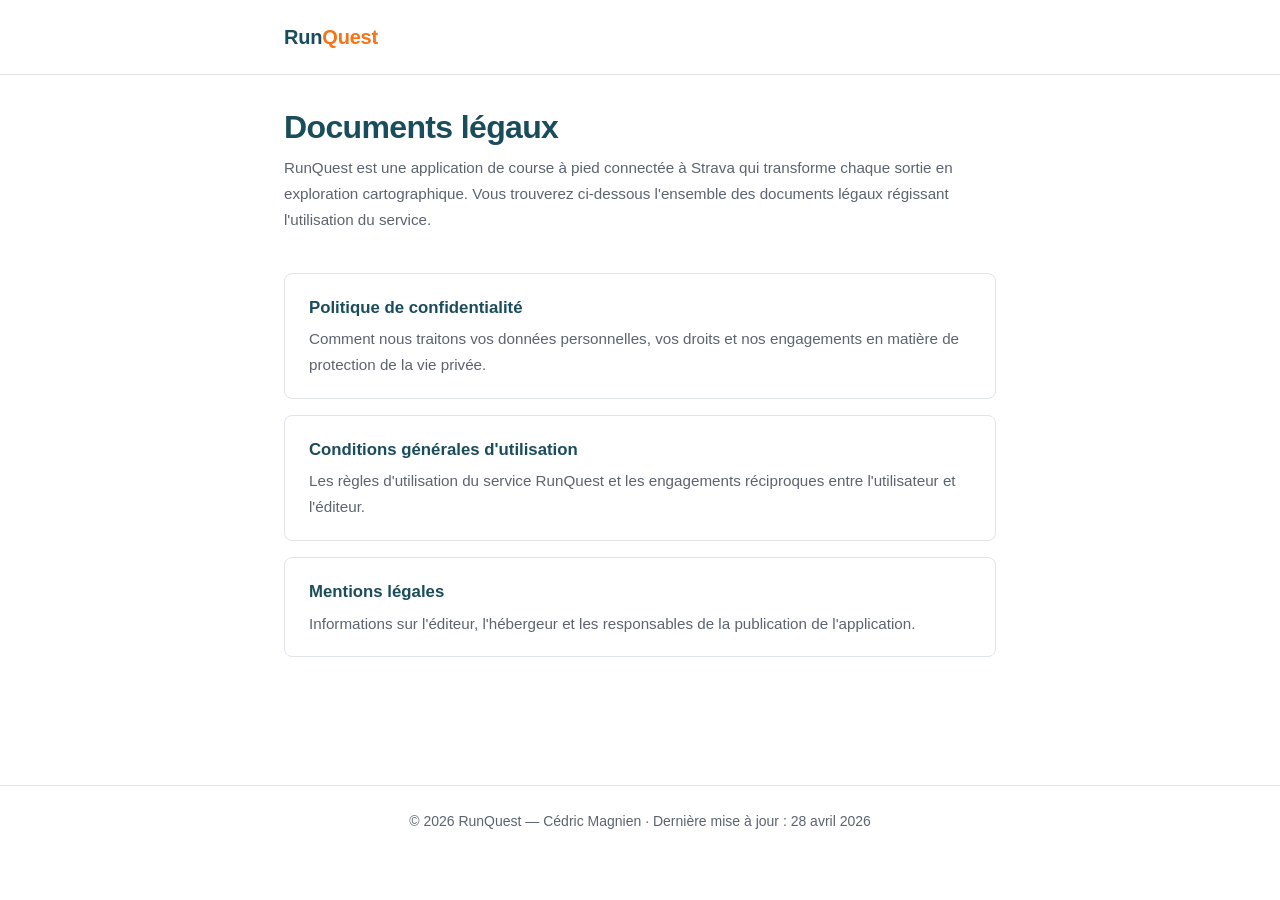
==== index.html @ 66f78cec "initial commit" ====
<!DOCTYPE html>
<html lang="fr">
<head>
  <meta charset="UTF-8">
  <meta name="viewport" content="width=device-width, initial-scale=1.0">
  <title>RunQuest — Documents légaux</title>
  <meta name="description" content="Documents légaux de RunQuest : politique de confidentialité, conditions générales d'utilisation et mentions légales.">
  <meta name="robots" content="index, follow">
  <link rel="stylesheet" href="style.css">
</head>
<body>
  <header class="site-header">
    <div class="container">
      <a href="./" class="logo">Run<span>Quest</span></a>
    </div>
  </header>
  <main class="container">
    <h1>Documents légaux</h1>
    <p class="subtitle">RunQuest est une application de course à pied connectée à Strava qui transforme chaque sortie en exploration cartographique. Vous trouverez ci-dessous l'ensemble des documents légaux régissant l'utilisation du service.</p>

    <div class="docs-list">
      <a href="privacy.html" class="doc-card">
        <h3>Politique de confidentialité</h3>
        <p>Comment nous traitons vos données personnelles, vos droits et nos engagements en matière de protection de la vie privée.</p>
      </a>
      <a href="terms.html" class="doc-card">
        <h3>Conditions générales d'utilisation</h3>
        <p>Les règles d'utilisation du service RunQuest et les engagements réciproques entre l'utilisateur et l'éditeur.</p>
      </a>
      <a href="legal.html" class="doc-card">
        <h3>Mentions légales</h3>
        <p>Informations sur l'éditeur, l'hébergeur et les responsables de la publication de l'application.</p>
      </a>
    </div>
  </main>
  <footer>
    <div class="container">
      © 2026 RunQuest — Cédric Magnien · Dernière mise à jour : 28 avril 2026
    </div>
  </footer>
</body>
</html>
---- style.css ----
:root {
  --primary: #1a4d5c;
  --primary-light: #2c6a7d;
  --accent: #f97316;
  --accent-soft: #fff4e6;
  --bg: #ffffff;
  --bg-soft: #f8f9fa;
  --text: #1a1a1a;
  --text-muted: #5c6470;
  --border: #e1e4e8;
}

* {
  box-sizing: border-box;
  margin: 0;
  padding: 0;
}

html {
  scroll-behavior: smooth;
}

body {
  font-family: -apple-system, BlinkMacSystemFont, "Segoe UI", "Inter", Roboto, Helvetica, Arial, sans-serif;
  font-size: 16px;
  line-height: 1.7;
  color: var(--text);
  background: var(--bg);
  -webkit-font-smoothing: antialiased;
  -moz-osx-font-smoothing: grayscale;
}

.container {
  max-width: 760px;
  margin: 0 auto;
  padding: 2rem 1.5rem 4rem;
}

header.site-header {
  border-bottom: 1px solid var(--border);
  padding: 1.25rem 0;
  background: var(--bg);
}

header.site-header .container {
  padding-top: 0;
  padding-bottom: 0;
}

.logo {
  font-weight: 700;
  font-size: 1.25rem;
  color: var(--primary);
  text-decoration: none;
  letter-spacing: -0.01em;
}

.logo span {
  color: var(--accent);
}

nav.breadcrumb {
  font-size: 0.875rem;
  color: var(--text-muted);
  margin-bottom: 1rem;
}

nav.breadcrumb a {
  color: var(--text-muted);
  text-decoration: none;
}

nav.breadcrumb a:hover {
  color: var(--primary);
  text-decoration: underline;
}

h1 {
  font-size: 2rem;
  margin-bottom: 0.5rem;
  color: var(--primary);
  letter-spacing: -0.02em;
  line-height: 1.25;
}

.subtitle {
  color: var(--text-muted);
  font-size: 0.95rem;
  margin-bottom: 2.5rem;
}

h2 {
  font-size: 1.35rem;
  margin-top: 2.5rem;
  margin-bottom: 0.75rem;
  color: var(--primary);
  letter-spacing: -0.01em;
}

h3 {
  font-size: 1.05rem;
  margin-top: 1.5rem;
  margin-bottom: 0.5rem;
  color: var(--text);
  font-weight: 600;
}

p, ul, ol {
  margin-bottom: 1rem;
}

ul, ol {
  padding-left: 1.5rem;
}

li {
  margin-bottom: 0.4rem;
}

a {
  color: var(--primary-light);
}

a:hover {
  color: var(--primary);
}

.toc {
  background: var(--bg-soft);
  border: 1px solid var(--border);
  border-radius: 8px;
  padding: 1.25rem 1.5rem;
  margin-bottom: 2.5rem;
}

.toc h2 {
  font-size: 0.85rem;
  text-transform: uppercase;
  letter-spacing: 0.06em;
  margin: 0 0 0.75rem 0;
  color: var(--text-muted);
}

.toc ol {
  margin: 0;
  padding-left: 1.25rem;
  font-size: 0.95rem;
}

.toc li {
  margin-bottom: 0.25rem;
}

.toc a {
  text-decoration: none;
}

.toc a:hover {
  text-decoration: underline;
}

.callout {
  background: var(--accent-soft);
  border-left: 4px solid var(--accent);
  padding: 1rem 1.25rem;
  margin: 1.5rem 0;
  border-radius: 4px;
}

.callout p {
  margin-bottom: 0.5rem;
}

.callout p:last-child {
  margin-bottom: 0;
}

.docs-list {
  display: grid;
  gap: 1rem;
  margin-top: 2rem;
}

.doc-card {
  display: block;
  border: 1px solid var(--border);
  border-radius: 8px;
  padding: 1.25rem 1.5rem;
  text-decoration: none;
  color: inherit;
  transition: border-color 0.15s, transform 0.15s, box-shadow 0.15s;
}

.doc-card:hover {
  border-color: var(--primary-light);
  transform: translateY(-1px);
  box-shadow: 0 4px 12px rgba(26, 77, 92, 0.08);
}

.doc-card h3 {
  margin: 0 0 0.25rem 0;
  color: var(--primary);
}

.doc-card p {
  margin: 0;
  color: var(--text-muted);
  font-size: 0.95rem;
}

footer {
  border-top: 1px solid var(--border);
  margin-top: 4rem;
  padding-top: 1.5rem;
  padding-bottom: 1.5rem;
  font-size: 0.875rem;
  color: var(--text-muted);
  text-align: center;
}

footer a {
  color: var(--text-muted);
  text-decoration: underline;
}

footer .container {
  padding-top: 0;
  padding-bottom: 0;
}

table {
  width: 100%;
  border-collapse: collapse;
  margin: 1rem 0;
  font-size: 0.95rem;
}

table th,
table td {
  text-align: left;
  padding: 0.6rem 0.8rem;
  border: 1px solid var(--border);
  vertical-align: top;
}

table th {
  background: var(--bg-soft);
  font-weight: 600;
  color: var(--primary);
}

strong {
  color: var(--text);
}

@media (max-width: 600px) {
  body { font-size: 15px; }
  h1 { font-size: 1.6rem; }
  h2 { font-size: 1.2rem; }
  .container { padding: 1.5rem 1.25rem 3rem; }
}
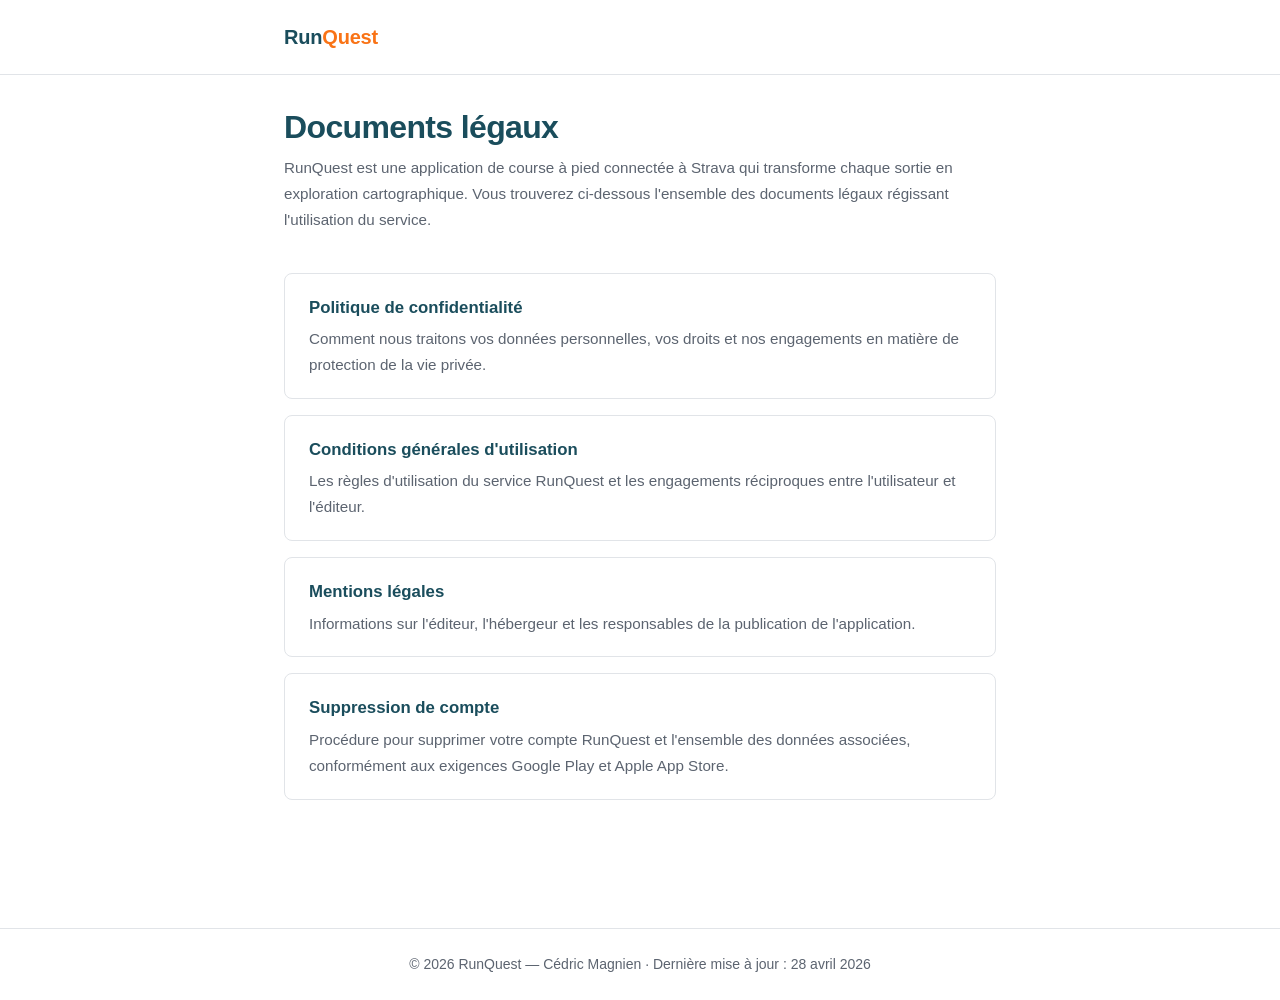
==== commit 59c302cd: "Add files via upload" ====
--- a/index.html
+++ b/index.html
@@ -31,6 +31,10 @@
         <h3>Mentions légales</h3>
         <p>Informations sur l'éditeur, l'hébergeur et les responsables de la publication de l'application.</p>
       </a>
+      <a href="delete-account.html" class="doc-card">
+        <h3>Suppression de compte</h3>
+        <p>Procédure pour supprimer votre compte RunQuest et l'ensemble des données associées, conformément aux exigences Google Play et Apple App Store.</p>
+      </a>
     </div>
   </main>
   <footer>
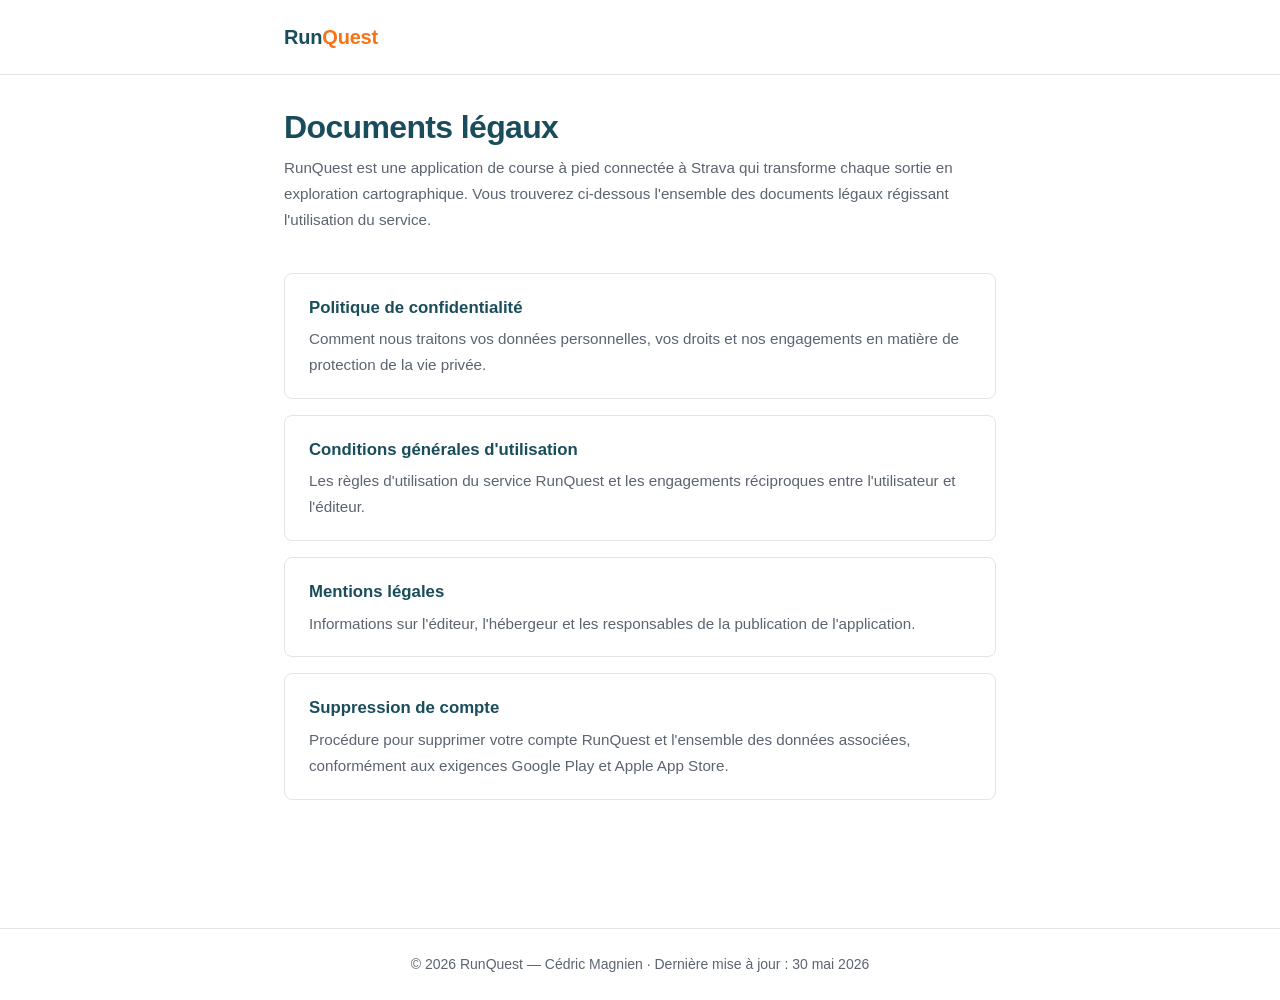
==== commit b2e69515: "Add files via upload" ====
--- a/index.html
+++ b/index.html
@@ -39,7 +39,7 @@
   </main>
   <footer>
     <div class="container">
-      © 2026 RunQuest — Cédric Magnien · Dernière mise à jour : 28 avril 2026
+      © 2026 RunQuest — Cédric Magnien · Dernière mise à jour : 30 mai 2026
     </div>
   </footer>
 </body>
